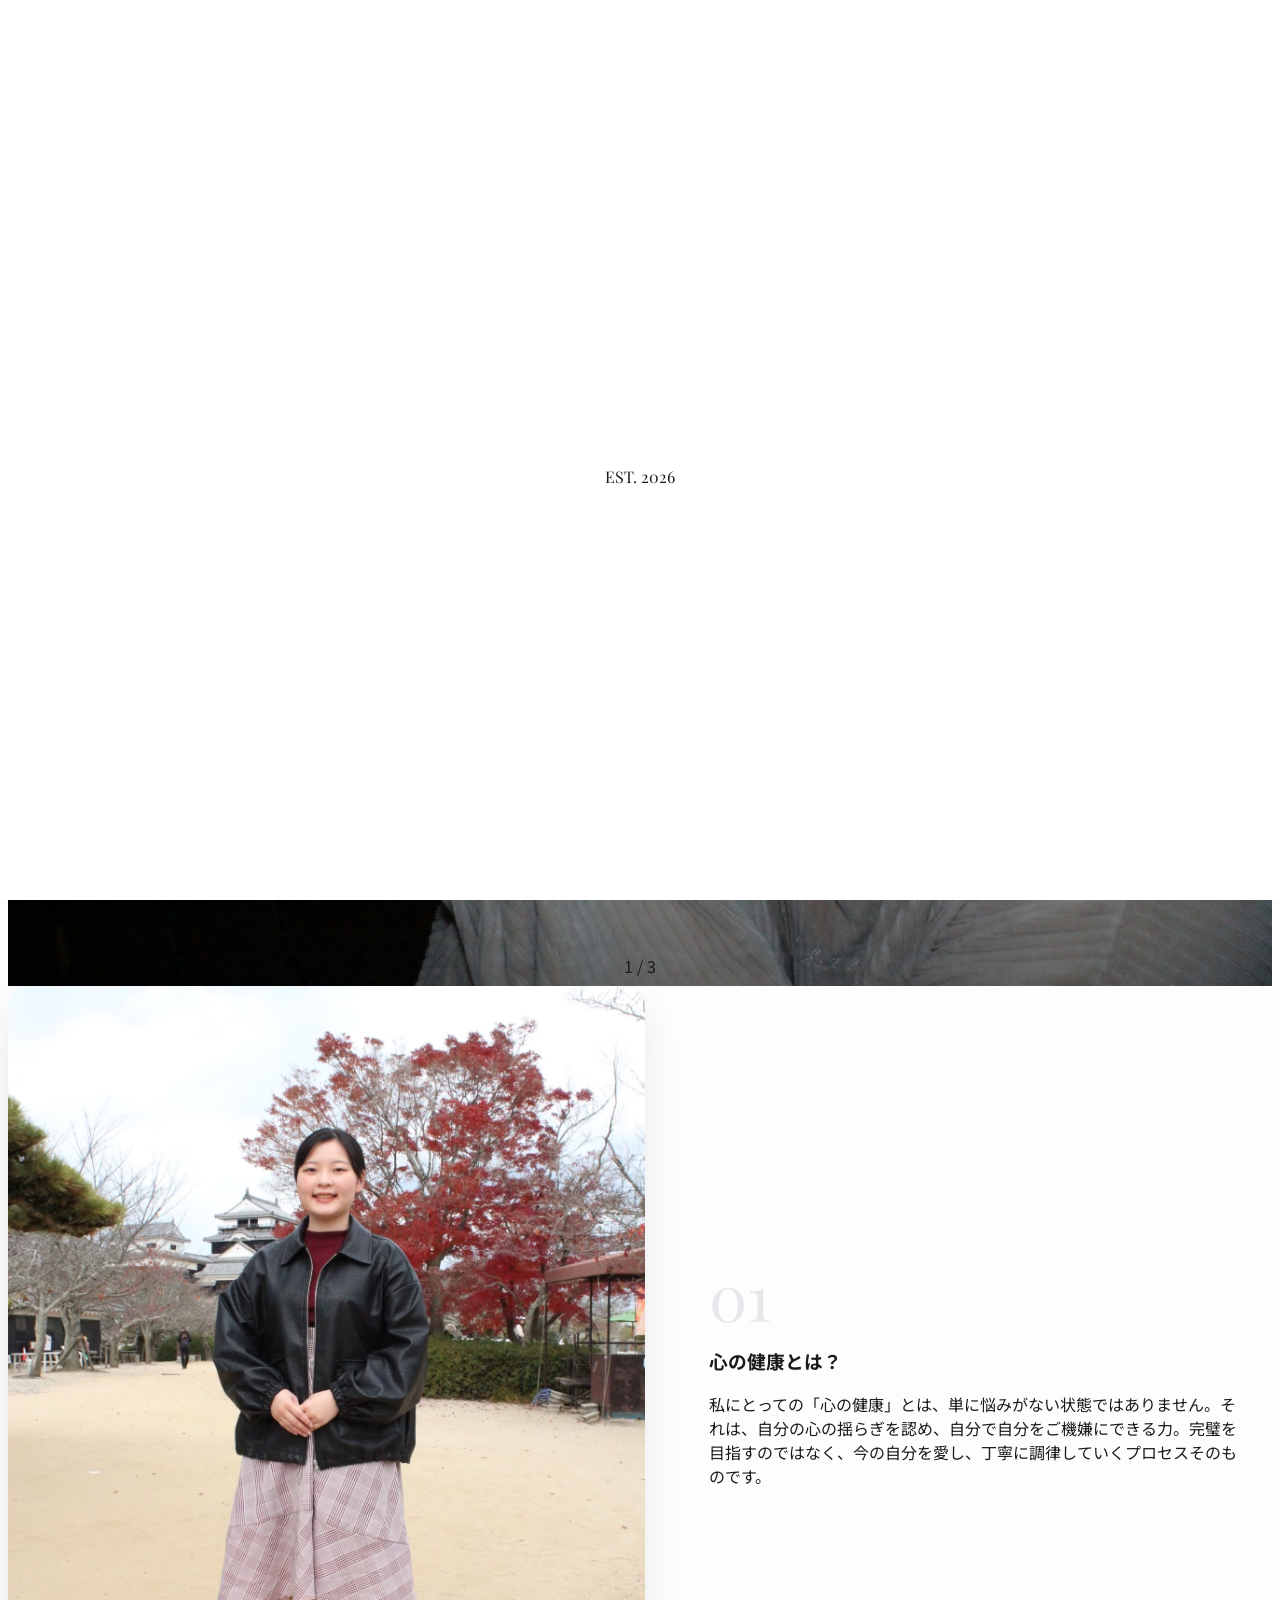
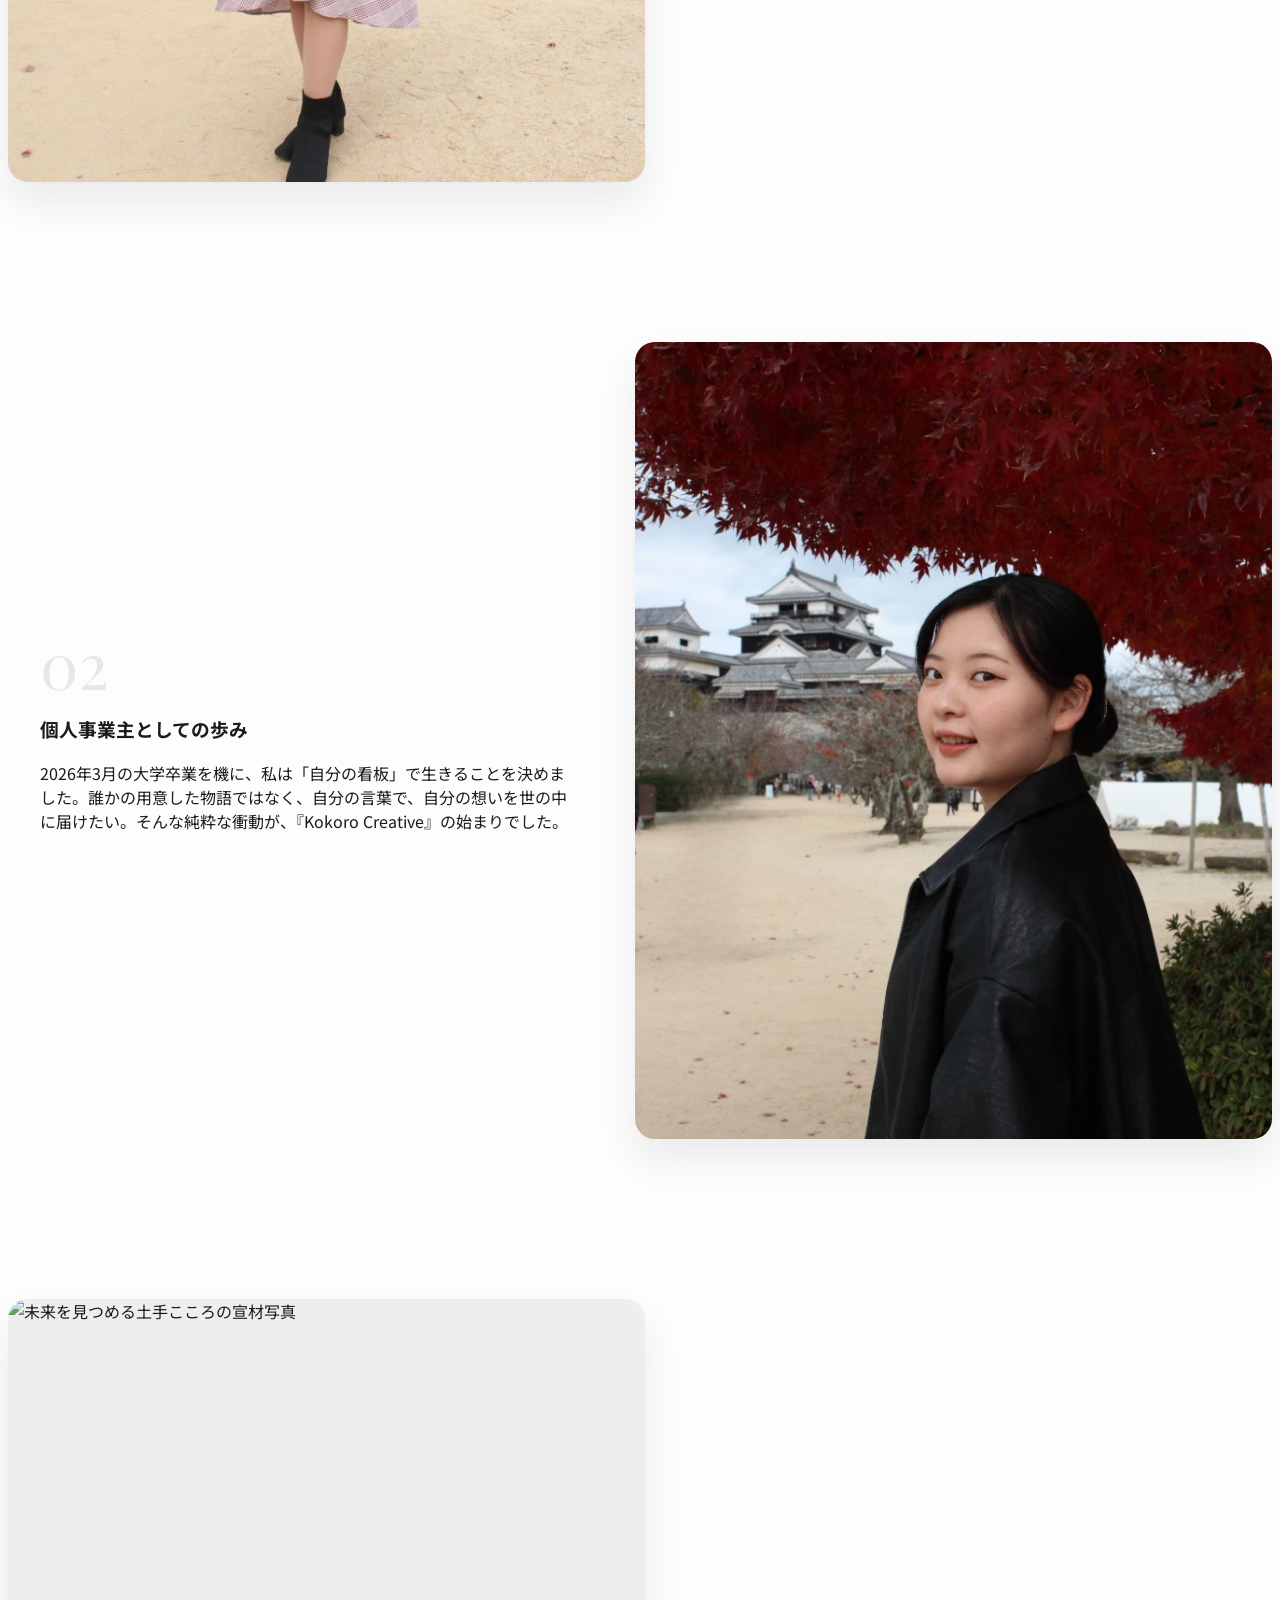
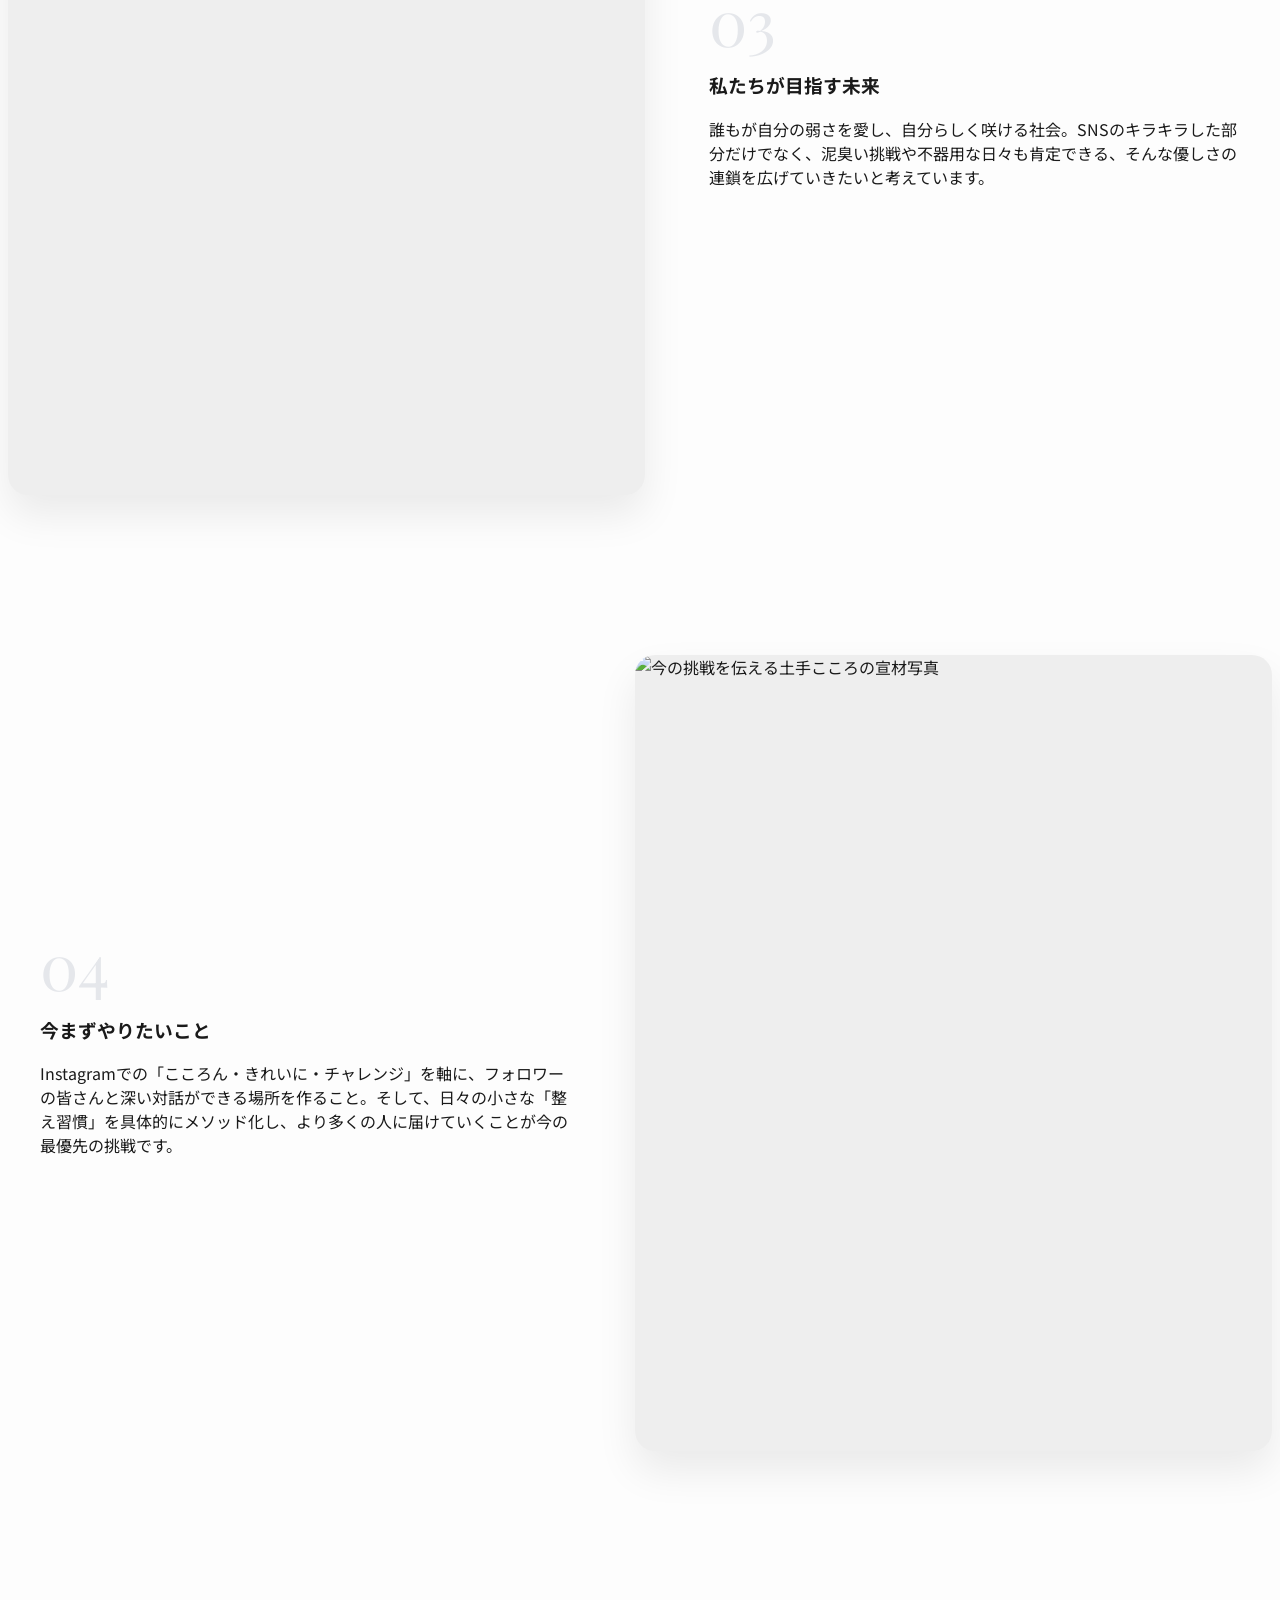
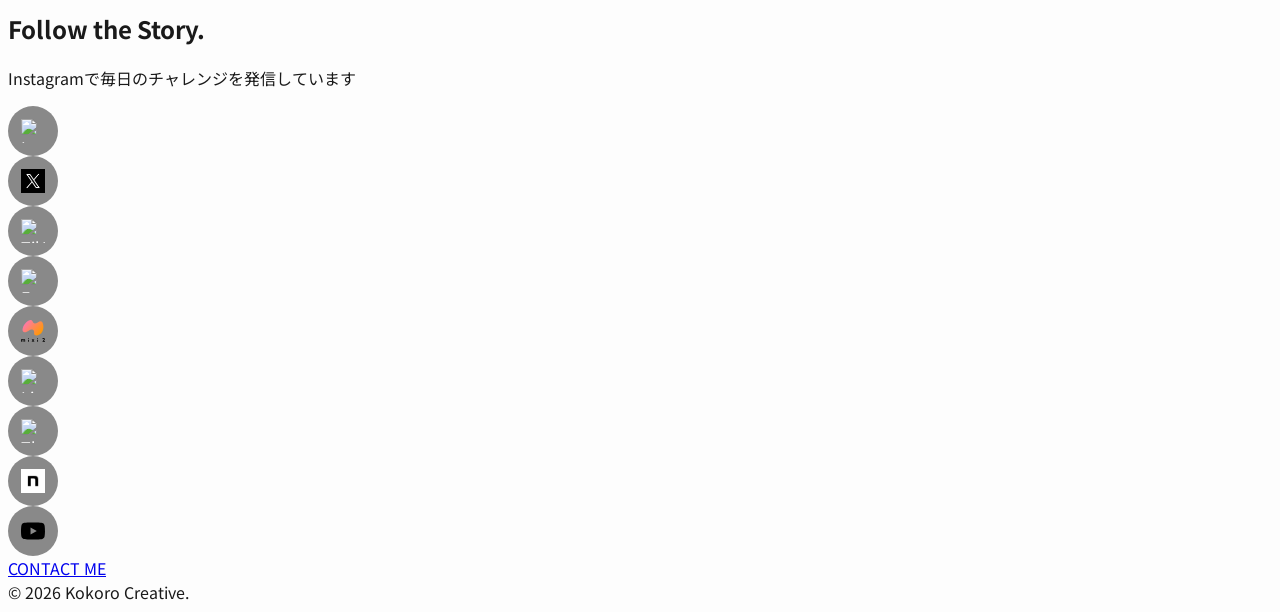
==== index.html @ 763459c0 "修正" ====
<!DOCTYPE html>
<html lang="ja">
<head>
    <meta charset="UTF-8">
    <meta name="viewport" content="width=device-width, initial-scale=1.0">
    <title>Kokoro Creative | 土手こころ Official Portfolio</title>
    <meta name="description" content="土手こころ (Dote Kokoro) のオフィシャルポートフォリオサイト『Kokoro Creative』。2026年3月より個人事業主として活動。自身の体験を通じた「心の健康」の在り方や、Instagramでの挑戦を発信しています。">
    <meta name="keywords" content="土手こころ, Kokoro Creative, 心の健康, ポートフォリオ, 個人事業主, こころん, メンタルケア">
    
    <!-- OGP -->
    <meta property="og:title" content="Kokoro Creative | 土手こころ Official Portfolio">
    <meta property="og:description" content="心の健康を、自ら創り出す。2026年3月より個人事業主として活動する土手こころのポートフォリオサイトです。">
    <meta property="og:type" content="website">
    <meta property="og:url" content="https://kokoro-creative.com">
    <meta property="og:image" content="https://kokoro-creative.com/img/h1.JPG">
    <meta property="og:site_name" content="Kokoro Creative">
    <meta property="og:locale" content="ja_JP">

    <!-- Twitter Card -->
    <meta name="twitter:card" content="summary_large_image">
    <meta name="twitter:title" content="Kokoro Creative | 土手こころ">
    <meta name="twitter:description" content="心の健康を、自ら創り出す。土手こころのオフィシャルサイト。">
    <meta name="twitter:image" content="https://kokoro-creative.com/img/h1.JPG">

    <!-- Canonical -->
    <link rel="canonical" href="https://kokoro-creative.com">

    <!-- Structured Data (JSON-LD) -->
    <script type="application/ld+json">
    {
      "@context": "https://schema.org",
      "@type": "Person",
      "name": "土手こころ",
      "url": "https://kokoro-creative.com",
      "jobTitle": "個人事業主 / クリエイター",
      "description": "「心の健康」をテーマに、Instagram等で自身の体験を発信する個人事業主。",
      "sameAs": [
        "https://www.instagram.com/kokoron_kirei_challenge",
        "https://x.com/5560x_xkx?s=21",
        "https://www.threads.com/@kokoron_kirei_challenge?igshid=NTc4MTIwNjQ2YQ=="
      ]
    }
    </script>

    <script src="https://cdn.tailwindcss.com"></script>
    <link rel="stylesheet" href="https://cdn.jsdelivr.net/npm/swiper@11/swiper-bundle.min.css" />
    <link rel="preconnect" href="https://fonts.googleapis.com">
    <link rel="preconnect" href="https://fonts.gstatic.com" crossorigin>
    <link href="https://fonts.googleapis.com/css2?family=Noto+Sans+JP:wght@300;400;700&family=Playfair+Display:ital,wght@0,400;0,900;1,700&display=swap" rel="stylesheet">
    <link rel="stylesheet" href="styel.css">
</head>
<body>

    <!-- Splash Screen -->
    <div id="splash">
        <div class="splash-inner">
            <div class="splash-title uppercase">Kokoro Creative</div>
            <p class="text-xs tracking-[0.8em] text-gray-400 mt-4">EST. 2026</p>
        </div>
    </div>

    <!-- Marquee Background (最適化したタイポグラフィ) -->
    <div class="marquee-container">
        <div class="marquee-content">
            <div class="vertical-text">KOKOROCREATIVE</div>
            <div class="vertical-text">KOKOROCREATIVE</div>
            <div class="vertical-text">KOKOROCREATIVE</div>
            <div class="vertical-text">KOKOROCREATIVE</div>
            <div class="vertical-text">KOKOROCREATIVE</div>
            <div class="vertical-text">KOKOROCREATIVE</div>
            <!-- Loop -->
            <div class="vertical-text">KOKOROCREATIVE</div>
            <div class="vertical-text">KOKOROCREATIVE</div>
            <div class="vertical-text">KOKOROCREATIVE</div>
            <div class="vertical-text">KOKOROCREATIVE</div>
            <div class="vertical-text">KOKOROCREATIVE</div>
            <div class="vertical-text">KOKOROCREATIVE</div>
        </div>
    </div>

    <!-- Header Navigation -->
    <header class="fixed top-0 left-0 w-full z-50 p-8 flex justify-between items-center mix-blend-difference text-white">
        <h1 class="font-bold tracking-widest uppercase text-lg">Kokoro Creative</h1>
        
        <!-- Desktop Nav -->
        <nav class="hidden md:flex gap-10 text-xs font-bold uppercase tracking-widest">
            <a href="index.html#concept-1" class="hover:opacity-50">Health</a>
            <a href="index.html#concept-2" class="hover:opacity-50">Origin</a>
            <a href="index.html#concept-3" class="hover:opacity-50">Future</a>
            <a href="index.html#concept-4" class="hover:opacity-50">Now</a>
            <a href="contact.html" class="hover:opacity-50">Contact</a>
        </nav>

        <!-- Mobile Hamburger -->
        <div class="hamburger md:hidden" id="hamburger">
            <span></span>
            <span></span>
            <span></span>
        </div>
    </header>

    <!-- Overlay Menu -->
    <div class="menu-overlay" id="menuOverlay">
        <nav class="menu-nav">
            <a href="#concept-1" class="menu-link">Health</a>
            <a href="#concept-2" class="menu-link">Origin</a>
            <a href="#concept-3" class="menu-link">Future</a>
            <a href="#concept-4" class="menu-link">Now</a>
            <a href="contact.html" class="menu-link">Contact</a>
        </nav>
    </div>

    <!-- Hero Swiper (山人-oga-風) -->
    <section>
        <div class="swiper main-swiper">
            <div class="swiper-wrapper">
                <div class="swiper-slide">
                    <img src="img/h1.JPG" alt="土手こころ 宣材写真 - Deliver the Heart.">
                    <div class="hero-overlay"></div>
                    <div class="hero-text">
                        <h2 class="text-5xl md:text-8xl font-black italic mb-4">Deliver the Heart.</h2>
                        <p class="tracking-[0.3em] uppercase text-sm">想いをとどける。</p>
                    </div>
                </div>
                <div class="swiper-slide">
                    <img src="img/h2.JPG" alt="土手こころ 宣材写真 - Create Your Heart.">
                    <div class="hero-overlay"></div>
                    <div class="hero-text">
                        <h2 class="text-5xl md:text-8xl font-black italic mb-4">Create Your Heart.</h2>
                        <p class="tracking-[0.3em] uppercase text-sm">心の健康を、自ら創り出す。</p>
                    </div>
                </div>
                <div class="swiper-slide">
                    <img src="img/h3.jpg" alt="土手こころ 宣材写真 - Craft the Words.">
                    <div class="hero-overlay"></div>
                    <div class="hero-text">
                        <h2 class="text-5xl md:text-8xl font-black italic mb-4">Craft the Words.</h2>
                        <p class="tracking-[0.3em] uppercase text-sm">ことばを紡ぐ。</p>
                    </div>
                </div>
            </div>
            <div class="swiper-pagination !left-10 !text-left !w-auto !bottom-10"></div>
        </div>
    </section>

    <!-- Main Content Grid -->
    <main class="max-w-6xl mx-auto px-6 py-40">
        
        <!-- Section 1: 心の健康 -->
        <section id="concept-1" class="content-card reveal">
            <div class="card-image">
                <img src="img/m1.JPG" alt="「心の健康」をイメージした土手こころの宣材写真">
            </div>
            <div class="card-body">
                <div class="section-num">01</div>
                <h3 class="text-3xl font-bold mb-6">心の健康とは？</h3>
                <p class="leading-relaxed text-gray-600">
                    私にとっての「心の健康」とは、単に悩みがない状態ではありません。それは、自分の心の揺らぎを認め、自分で自分をご機嫌にできる力。完璧を目指すのではなく、今の自分を愛し、丁寧に調律していくプロセスそのものです。
                </p>
            </div>
        </section>

        <!-- Section 2: 事業のきっかけ -->
        <section id="concept-2" class="content-card reverse reveal">
            <div class="card-image">
                <img src="./img/m2.jpg" alt="事業への想いを表現した土手こころの宣材写真">
            </div>
            <div class="card-body">
                <div class="section-num">02</div>
                <h3 class="text-3xl font-bold mb-6">個人事業主としての歩み</h3>
                <p class="leading-relaxed text-gray-600">
                    2026年3月の大学卒業を機に、私は「自分の看板」で生きることを決めました。誰かの用意した物語ではなく、自分の言葉で、自分の想いを世の中に届けたい。そんな純粋な衝動が、『Kokoro Creative』の始まりでした。
                </p>
            </div>
        </section>

        <!-- Section 3: 目指す未来 -->
        <section id="concept-3" class="content-card reveal">
            <div class="card-image">
                <img src="img/m3.jpg" alt="未来を見つめる土手こころの宣材写真">
            </div>
            <div class="card-body">
                <div class="section-num">03</div>
                <h3 class="text-3xl font-bold mb-6">私たちが目指す未来</h3>
                <p class="leading-relaxed text-gray-600">
                    誰もが自分の弱さを愛し、自分らしく咲ける社会。SNSのキラキラした部分だけでなく、泥臭い挑戦や不器用な日々も肯定できる、そんな優しさの連鎖を広げていきたいと考えています。
                </p>
            </div>
        </section>

        <!-- Section 4: 今、やりたいこと -->
        <section id="concept-4" class="content-card reverse reveal">
            <div class="card-image">
                <img src="img/m4.jpg" alt="今の挑戦を伝える土手こころの宣材写真">
            </div>
            <div class="card-body">
                <div class="section-num">04</div>
                <h3 class="text-3xl font-bold mb-6">今まずやりたいこと</h3>
                <p class="leading-relaxed text-gray-600">
                    Instagramでの「こころん・きれいに・チャレンジ」を軸に、フォロワーの皆さんと深い対話ができる場所を作ること。そして、日々の小さな「整え習慣」を具体的にメソッド化し、より多くの人に届けていくことが今の最優先の挑戦です。
                </p>
            </div>
        </section>

        <!-- Final CTA -->
        <section class="text-center py-20 bg-gray-50 rounded-[60px] reveal">
            <h2 class="text-4xl font-bold mb-8">Follow the Story.</h2>
            <p class="mb-10 text-gray-500">Instagramで毎日のチャレンジを発信しています</p>
            <div class="flex flex-wrap justify-center gap-6 mt-12">
                <a href="https://www.instagram.com/kokoron_kirei_challenge" target="_blank" class="social-icon-link" title="Instagram">
                    <img src="img/instagram.svg" alt="Instagram">
                </a>
                <a href="https://x.com/5560x_xkx?s=21" target="_blank" class="social-icon-link" title="X">
                    <img src="img/X.avif" alt="X">
                </a>
                <a href="https://www.tiktok.com/@5560wqpxwa2?_r=1&_t=ZS-94ti4ayaJhn" target="_blank" class="social-icon-link" title="TikTok">
                    <img src="img/tik-tok.svg" alt="TikTok">
                </a>
                <a href="https://www.facebook.com/share/1EKw6DEZLX/?mibextid=wwXIf" target="_blank" class="social-icon-link" title="Facebook">
                    <img src="img/facebook.svg" alt="Facebook">
                </a>
                <a href="https://mixi.social/@kokoron_mixi2" target="_blank" class="social-icon-link" title="mixi">
                    <img src="img/mixi.svg" alt="mixi">
                </a>
                <a href="https://www.linkedin.com/in/%E3%81%93%E3%81%93%E3%82%8D-%E5%9C%9F%E6%89%8B-4a7307370?utm_source=share&utm_campaign=share_via&utm_content=profile&utm_medium=ios_app" target="_blank" class="social-icon-link" title="LinkedIn">
                    <img src="img/linkedin.svg" alt="LinkedIn">
                </a>
                <a href="https://www.threads.com/@kokoron_kirei_challenge?igshid=NTc4MTIwNjQ2YQ==" class="social-icon-link" title="Threads">
                    <img src="img/threads.svg" alt="Threads">
                </a>
                <a href="https://note.com/super_toad7691" class="social-icon-link" title="note">
                    <img src="img/note.png" alt="note">
                </a>
                <a href="https://www.youtube.com/@kokoron_tube" class="social-icon-link" title="YouTube">
                    <img src="img/youtube.svg" alt="YouTube">
                </a>
            </div>
            
            <div class="mt-16">
                <a href="contact.html" class="inline-block bg-black text-white px-10 py-4 rounded-full font-bold hover:scale-105 transition-transform tracking-widest text-xs">
                    CONTACT ME
                </a>
            </div>
        </section>

    </main>

    <footer class="py-20 text-center text-gray-400 text-xs tracking-widest uppercase">
        &copy; 2026 Kokoro Creative.
    </footer>

    <!-- Scripts -->
    <script src="https://cdn.jsdelivr.net/npm/swiper@11/swiper-bundle.min.js"></script>
    <script>
        // Splash dismissal
        window.addEventListener('load', () => {
            setTimeout(() => {
                document.getElementById('splash').classList.add('loaded');
                document.body.style.overflow = 'auto';
            }, 2200);
        });

        // Initialize Swiper
        const swiper = new Swiper(".main-swiper", {
            loop: true,
            speed: 2000,
            effect: 'fade',
            autoplay: { delay: 5000, disableOnInteraction: false },
            pagination: {
                el: ".swiper-pagination",
                type: "fraction",
            },
        });

        // Scroll Reveal (Intersection Observer)
        const revealCallback = (entries, observer) => {
            entries.forEach(entry => {
                if (entry.isIntersecting) {
                    entry.target.classList.add('active');
                }
            });
        };
        const revealObserver = new IntersectionObserver(revealCallback, { threshold: 0.2 });
        document.querySelectorAll('.reveal').forEach(el => revealObserver.observe(el));

        // Hamburger Toggle
        const hamburger = document.getElementById('hamburger');
        const menuOverlay = document.getElementById('menuOverlay');
        const menuLinks = document.querySelectorAll('.menu-link');

        hamburger.addEventListener('click', () => {
            hamburger.classList.toggle('active');
            menuOverlay.classList.toggle('active');
            if (menuOverlay.classList.contains('active')) {
                document.body.style.overflow = 'hidden';
            } else {
                document.body.style.overflow = 'auto';
            }
        });

        menuLinks.forEach(link => {
            link.addEventListener('click', () => {
                hamburger.classList.remove('active');
                menuOverlay.classList.remove('active');
                document.body.style.overflow = 'auto';
            });
        });

        // Smooth Scroll
        document.querySelectorAll('a[href^="#"]').forEach(anchor => {
            anchor.addEventListener('click', function (e) {
                e.preventDefault();
                document.querySelector(this.getAttribute('href')).scrollIntoView({
                    behavior: 'smooth'
                });
            });
        });
    </script>
</body>
</html>
---- styel.css ----
:root {
--bg-color: #fdfdfd;
--text-main: #1a1a1a;
--accent-soft: #e5e7eb;
}

body {
font-family: 'Noto Sans JP', sans-serif;
background-color: var(--bg-color);
color: var(--text-main);
overflow-x: hidden;
}

/* Loading Splash (山人-oga-風) */
#splash {
position: fixed;
inset: 0;
z-index: 10000;
background: #fff;
display: flex;
justify-content: center;
align-items: center;
transition: clip-path 1.2s cubic-bezier(0.8, 0, 0.2, 1);
clip-path: inset(0 0 0 0);
}
#splash.loaded {
clip-path: inset(0 0 100% 0);
pointer-events: none;
}
.splash-inner {
text-align: center;
font-family: 'Playfair Display', serif;
}
.splash-title {
font-size: 2.5rem;
letter-spacing: 0.4em;
opacity: 0;
transform: translateY(20px);
animation: splashIn 2s forwards ease-out;
}
@keyframes splashIn {
50% { opacity: 1; transform: translateY(0); }
100% { opacity: 0; transform: translateY(-10px); }
}

/* 横スライド縦書き背景 (GANYMEDE風：文字サイズと間隔を最適化) */
.marquee-container {
position: fixed;
top: 0;
left: 0;
width: 100%;
height: 100vh;
z-index: -1;
overflow: hidden;
pointer-events: none;
display: flex;
align-items: center;
}
.marquee-content {
display: flex;
white-space: nowrap;
animation: marqueeHorizontal 80s linear infinite;
}
.vertical-text {
writing-mode: vertical-rl;
text-orientation: upright;
font-family: 'Playfair Display', serif;
/* サイズを小さくし、文字間を少し開けて視認性を向上 */
font-size: clamp(6rem, 12vw, 10rem); 
font-weight: 900;
color: rgba(0, 0, 0, 0.025);
padding: 0 8vw; /* ブロック間の余白を広めに */
letter-spacing: -0.5em; /* 文字同士の間隔を調整 */
text-transform: uppercase;
}
@keyframes marqueeHorizontal {
0% { transform: translateX(0); }
100% { transform: translateX(-50%); }
}

/* Swiper / Hero */
.main-swiper {
width: 100%;
height: 95vh;
}
.swiper-slide {
position: relative;
overflow: hidden;
}
.swiper-slide img {
width: 100%;
height: 100%;
object-fit: cover;
transition: transform 10s ease-out;
}
.swiper-slide-active img {
transform: scale(1.1);
}
.hero-overlay {
position: absolute;
inset: 0;
background: linear-gradient(0deg, rgba(0,0,0,0.4) 0%, rgba(0,0,0,0) 50%);
}
.hero-text {
position: absolute;
bottom: 15%;
left: 10%;
color: white;
z-index: 10;
}

/* Layout Sections */
.content-card {
display: flex;
flex-direction: column;
gap: 2rem;
margin-bottom: 10rem;
}
@media (min-width: 768px) {
.content-card {
    flex-direction: row;
    align-items: center;
}
.content-card.reverse {
    flex-direction: row-reverse;
}
}

.card-image {
flex: 1.2;
overflow: hidden;
border-radius: 20px;
box-shadow: 0 20px 40px rgba(0,0,0,0.08);
aspect-ratio: 4/5;
background: #eee;
}
.card-image img {
width: 100%;
height: 100%;
object-fit: cover;
transition: transform 0.6s cubic-bezier(0.165, 0.84, 0.44, 1);
}
.card-image:hover img {
transform: scale(1.05);
}

.card-body {
flex: 1;
padding: 2rem;
z-index: 2;
}

.reveal {
opacity: 0;
transform: translateY(40px);
transition: all 1s cubic-bezier(0.215, 0.61, 0.355, 1);
}
.reveal.active {
opacity: 1;
transform: translateY(0);
}

.section-num {
font-family: 'Playfair Display', serif;
font-size: 4rem;
color: var(--accent-soft);
line-height: 1;
margin-bottom: 1rem;
}

/* Instagram Button */
.btn-insta {
background: #1a1a1a;
color: white;
padding: 1.2rem 2.5rem;
border-radius: 100px;
display: inline-flex;
align-items: center;
gap: 0.8rem;
font-weight: 700;
letter-spacing: 0.1em;
transition: all 0.3s;
}
.btn-insta:hover {
background: #000;
transform: scale(1.05);
box-shadow: 0 10px 30px rgba(0,0,0,0.2);
}

/* Social Icons */
.social-icon-link {
background: #898989;
color: white;
width: 50px;
height: 50px;
border-radius: 50%;
display: flex;
align-items: center;
justify-content: center;
transition: all 0.3s cubic-bezier(0.175, 0.885, 0.32, 1.275);
}
.social-icon-link:hover {
background: #000;
transform: scale(1.2) translateY(-5px);
box-shadow: 0 10px 20px rgba(0,0,0,0.15);
}
.social-icon-link svg,
.social-icon-link img {
width: 24px;
height: 24px;
object-fit: contain;
}

/* Custom Scrollbar */
::-webkit-scrollbar { width: 6px; }
::-webkit-scrollbar-track { background: #f1f1f1; }
::-webkit-scrollbar-thumb { background: #ccc; border-radius: 10px; }

/* Contact Form & Card Section */
.form-input {
    width: 100%;
    background: transparent;
    border: none;
    border-bottom: 1px solid #ddd;
    padding: 1.5rem 0.5rem 0.5rem;
    font-size: 1.1rem;
    transition: border-color 0.4s;
    outline: none;
}
.form-input:focus {
    border-color: #000;
}
.form-label {
    position: absolute;
    top: 1.5rem;
    left: 0.5rem;
    color: #999;
    font-size: 0.9rem;
    transition: all 0.4s cubic-bezier(0.215, 0.61, 0.355, 1);
    pointer-events: none;
    text-transform: uppercase;
    letter-spacing: 0.1em;
}
.form-input:focus + .form-label,
.form-input:not(:placeholder-shown) + .form-label {
    top: 0;
    font-size: 0.7rem;
    color: #000;
    font-weight: 700;
}

.family-serif {
    font-family: 'Playfair Display', serif;
}

/* Specific Card Layout fix */
@media (min-width: 768px) {
    .bg-white.p-12.rounded-\[40px\] {
        flex-direction: row;
    }
}

/* Hamburger Menu Button */
.hamburger {
    display: flex;
    flex-direction: column;
    justify-content: space-between;
    width: 30px;
    height: 18px;
    cursor: pointer;
    z-index: 10001; /* Above everything */
    transition: all 0.3s ease;
}
.hamburger span {
    display: block;
    width: 100%;
    height: 2px;
    background-color: #fff; /* White by default (mixed blend difference will handle it) */
    transition: all 0.4s cubic-bezier(0.19, 1, 0.22, 1);
}
.hamburger.active span:nth-child(1) { transform: translateY(8px) rotate(45deg); }
.hamburger.active span:nth-child(2) { opacity: 0; transform: translateX(10px); }
.hamburger.active span:nth-child(3) { transform: translateY(-8px) rotate(-45deg); }

/* Overlay Menu */
.menu-overlay {
    position: fixed;
    inset: 0;
    z-index: 10000;
    background: #000;
    display: flex;
    justify-content: center;
    align-items: center;
    clip-path: circle(0% at 90% 5%);
    transition: clip-path 0.8s cubic-bezier(0.8, 0, 0.2, 1);
    pointer-events: none;
}
.menu-overlay.active {
    clip-path: circle(150% at 90% 5%);
    pointer-events: auto;
}

.menu-nav {
    text-align: center;
}
.menu-nav a {
    display: block;
    font-size: 3rem;
    font-weight: 700;
    color: #fff;
    font-family: 'Playfair Display', serif;
    padding: 1rem 0;
    opacity: 0;
    transform: translateY(30px);
    transition: all 0.6s cubic-bezier(0.23, 1, 0.32, 1);
    letter-spacing: 0.1em;
}
.menu-overlay.active .menu-nav a {
    opacity: 1;
    transform: translateY(0);
}

/* Stagger animation for menu links */
.menu-overlay.active .menu-nav a:nth-child(1) { transition-delay: 0.4s; }
.menu-overlay.active .menu-nav a:nth-child(2) { transition-delay: 0.5s; }
.menu-overlay.active .menu-nav a:nth-child(3) { transition-delay: 0.6s; }
.menu-overlay.active .menu-nav a:nth-child(4) { transition-delay: 0.7s; }
.menu-overlay.active .menu-nav a:nth-child(5) { transition-delay: 0.8s; }

/* Hamburger Mix-Blend Fix */
.header-container {
    mix-blend-mode: difference;
}
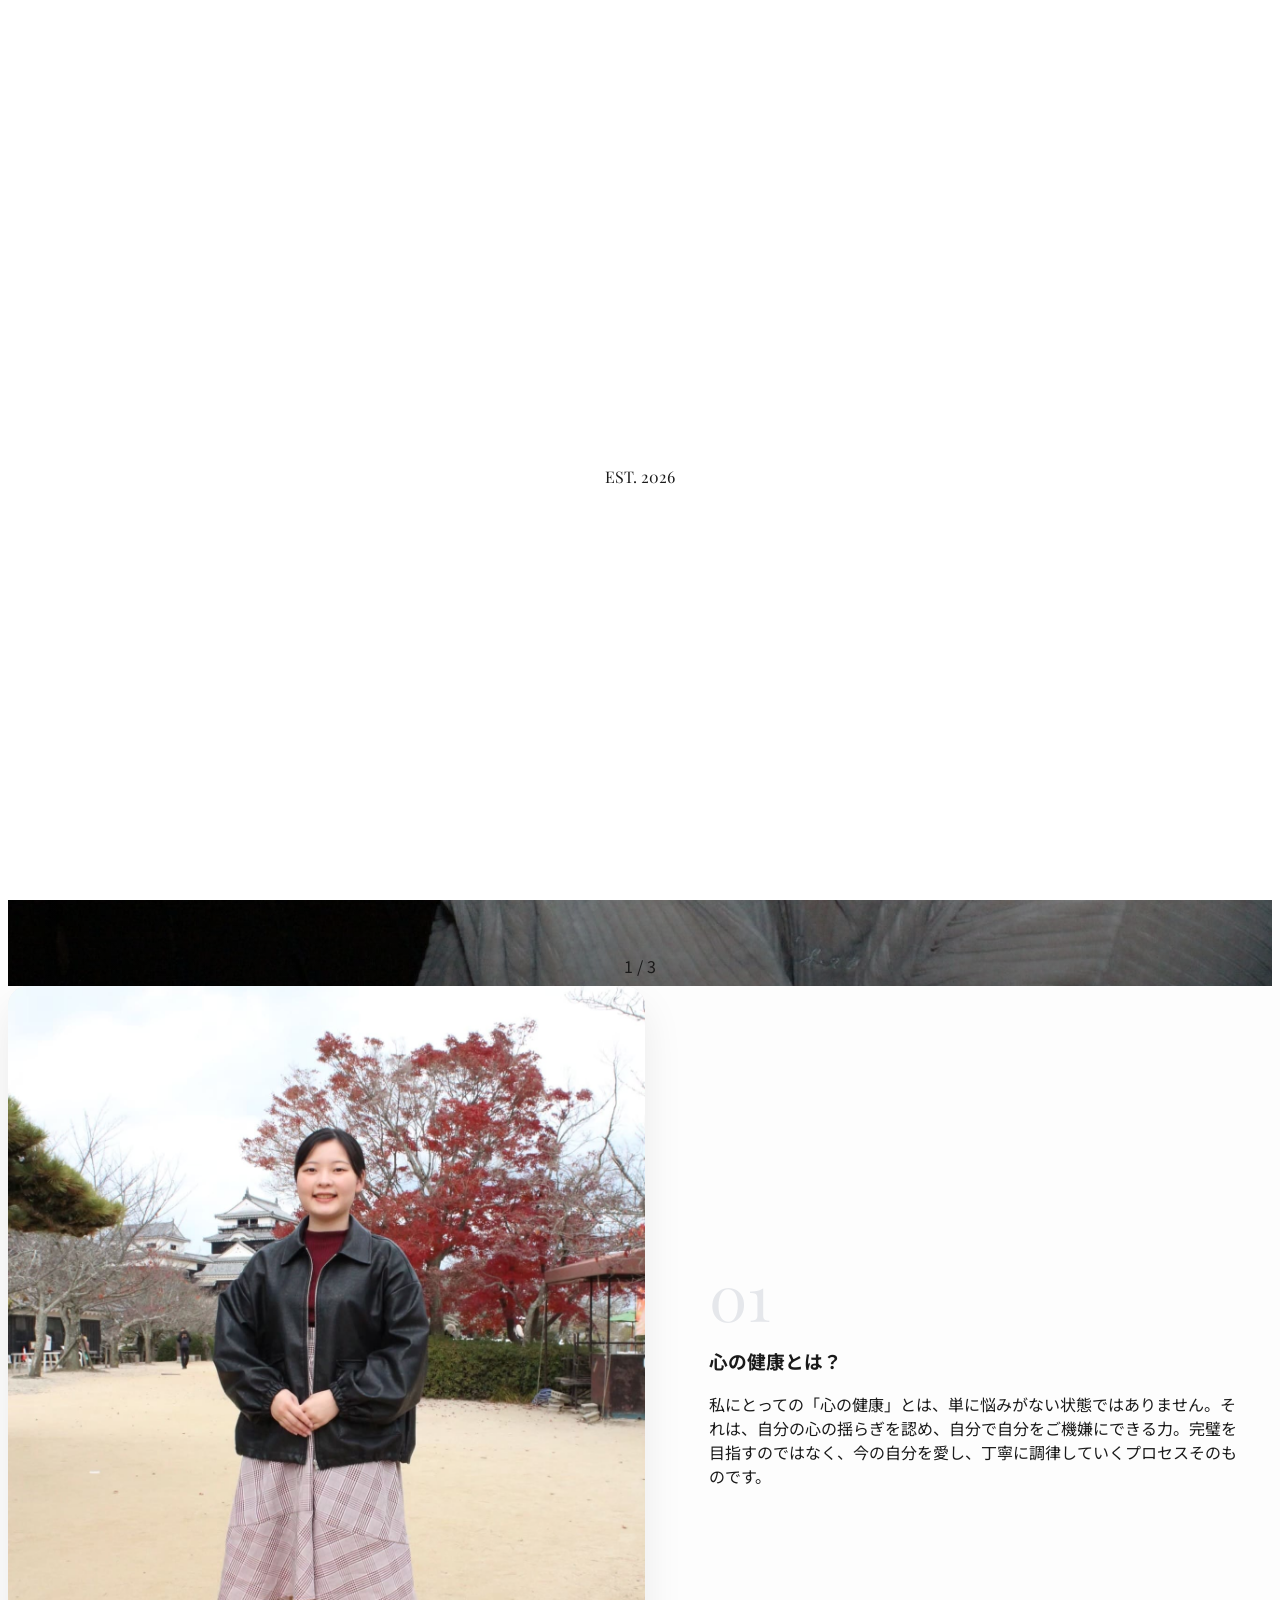
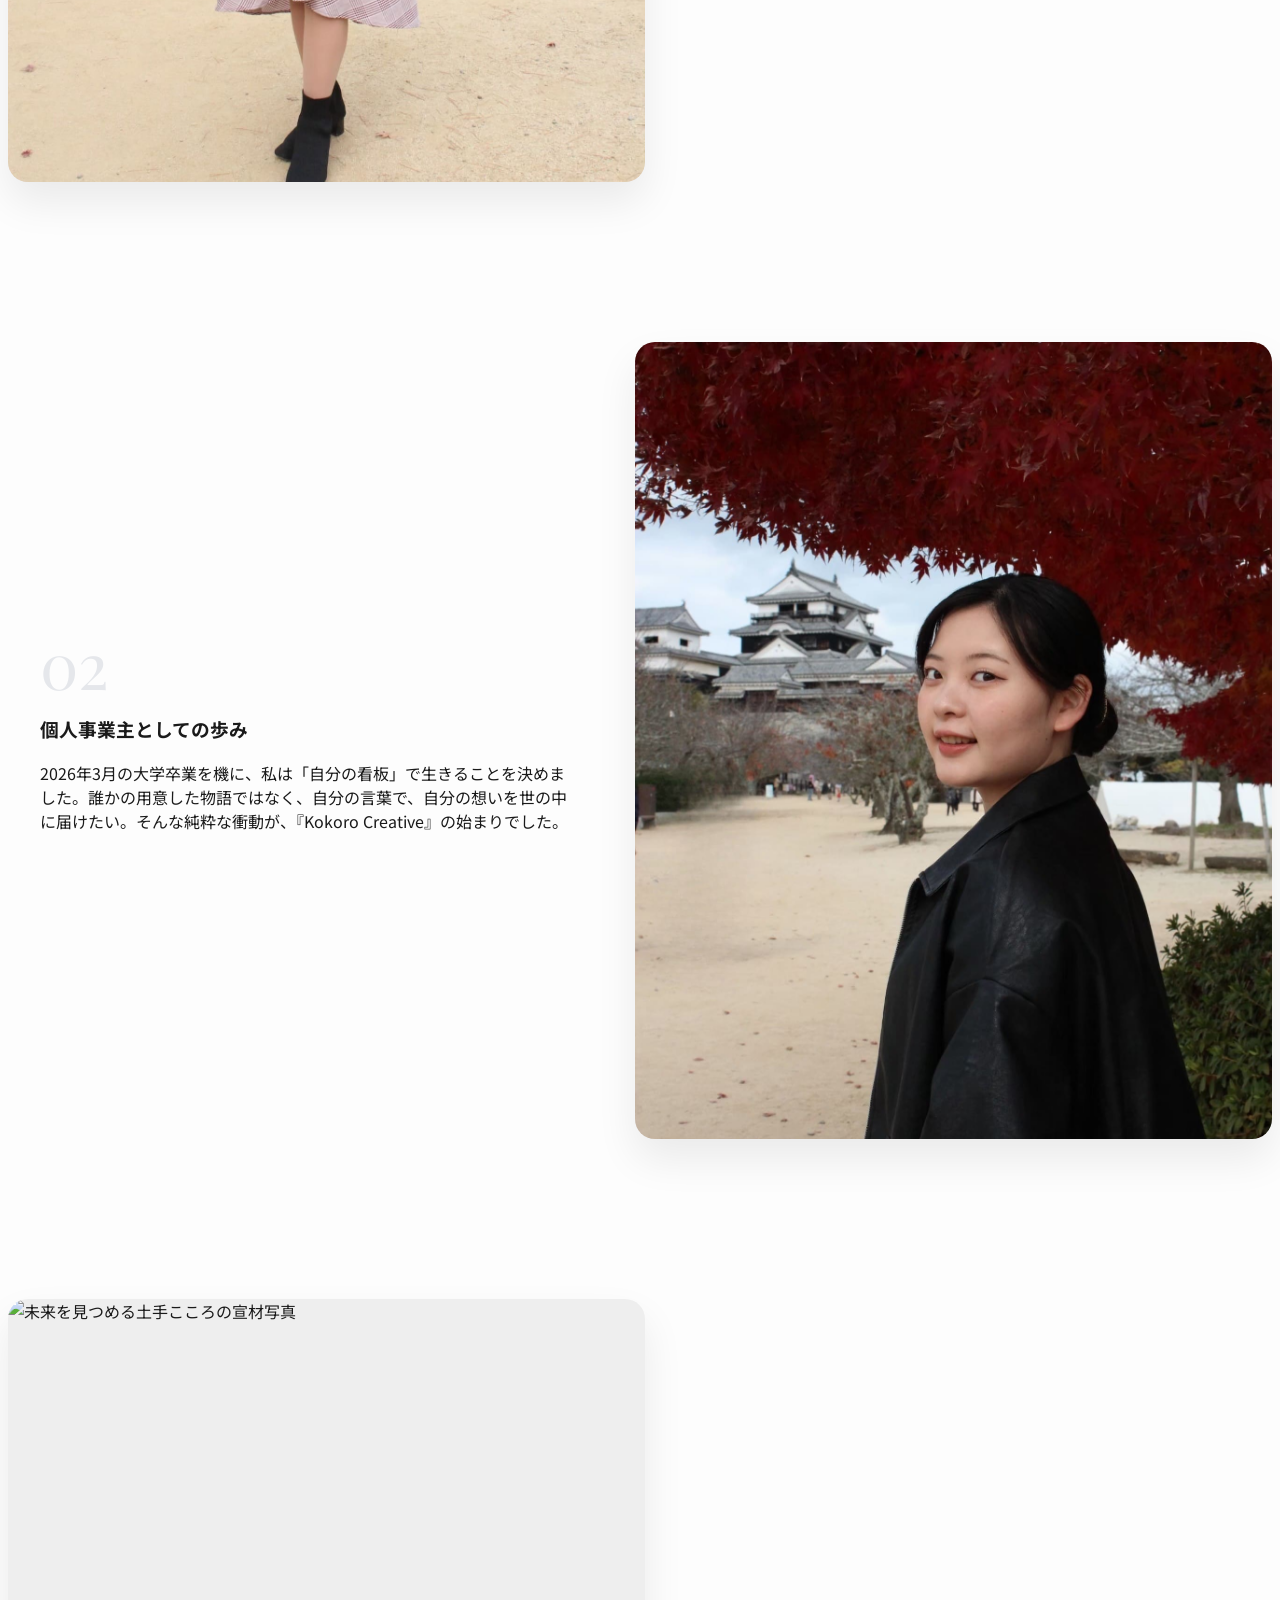
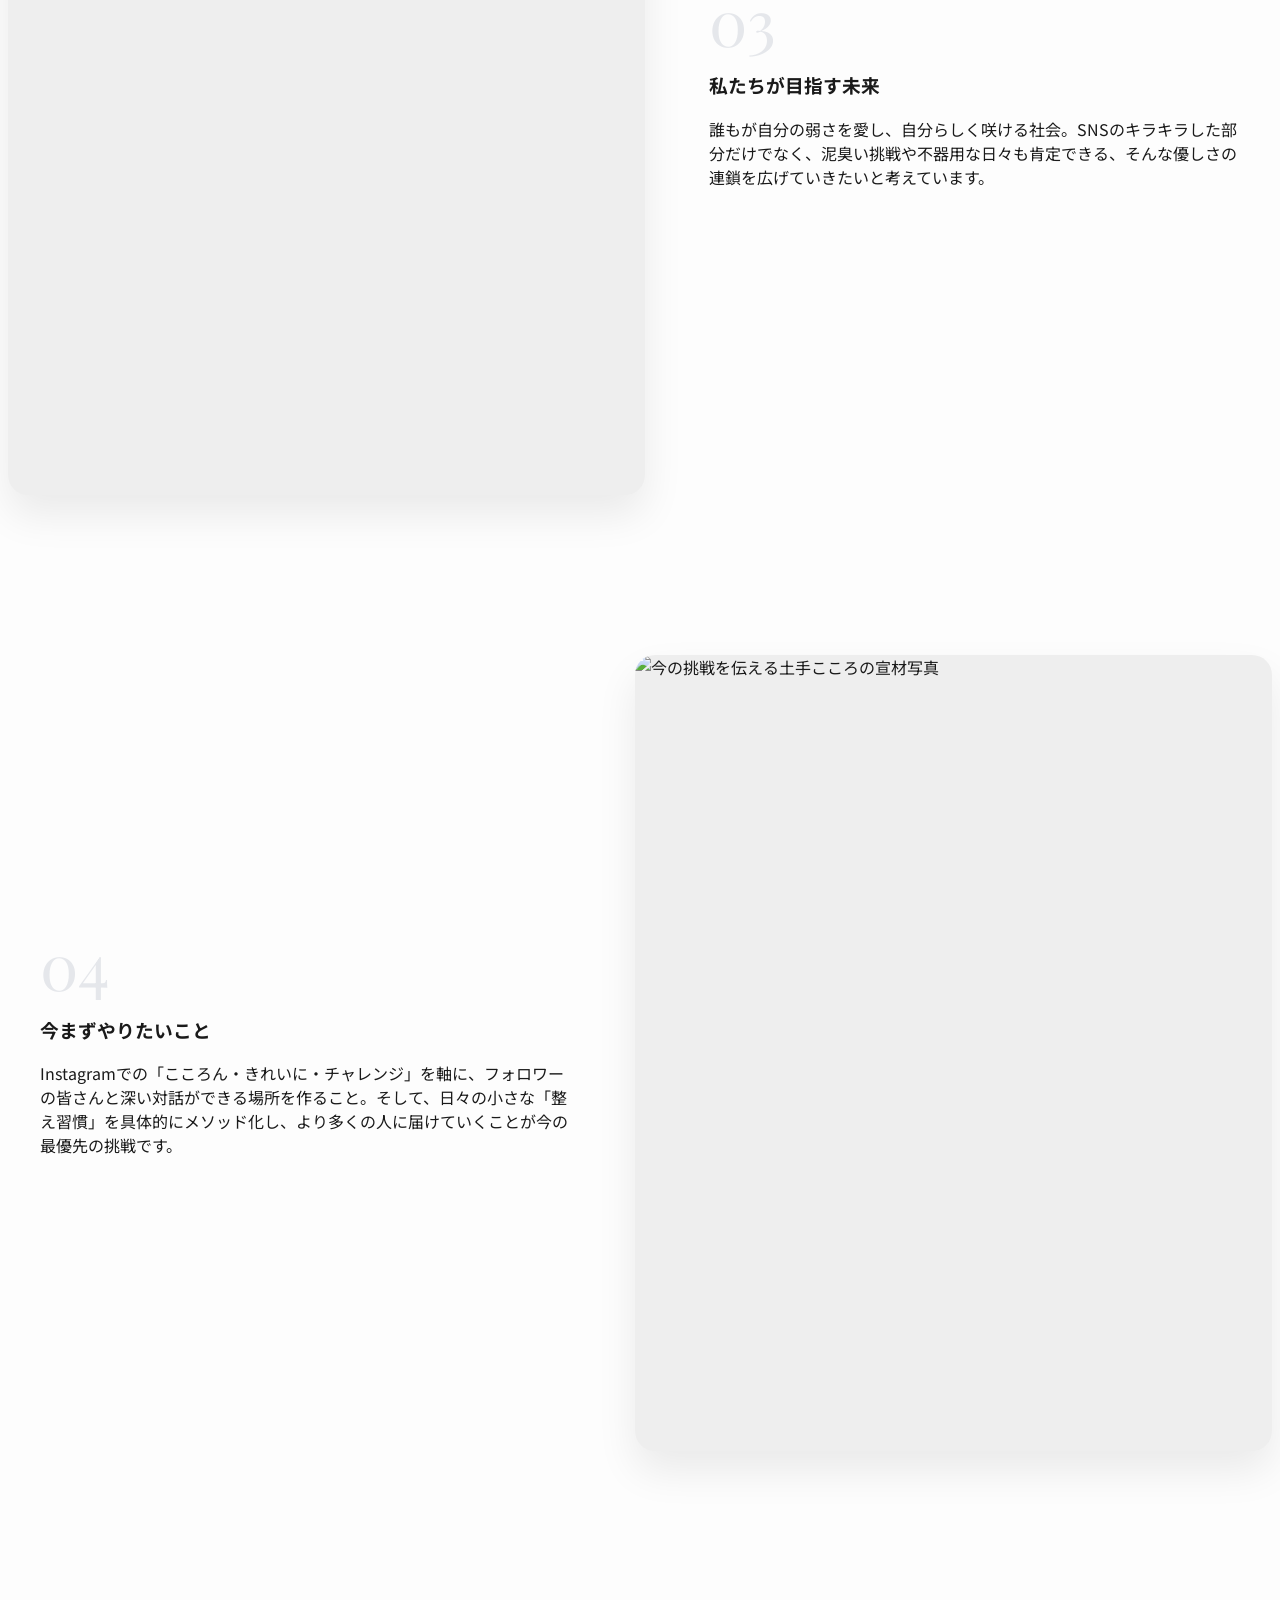
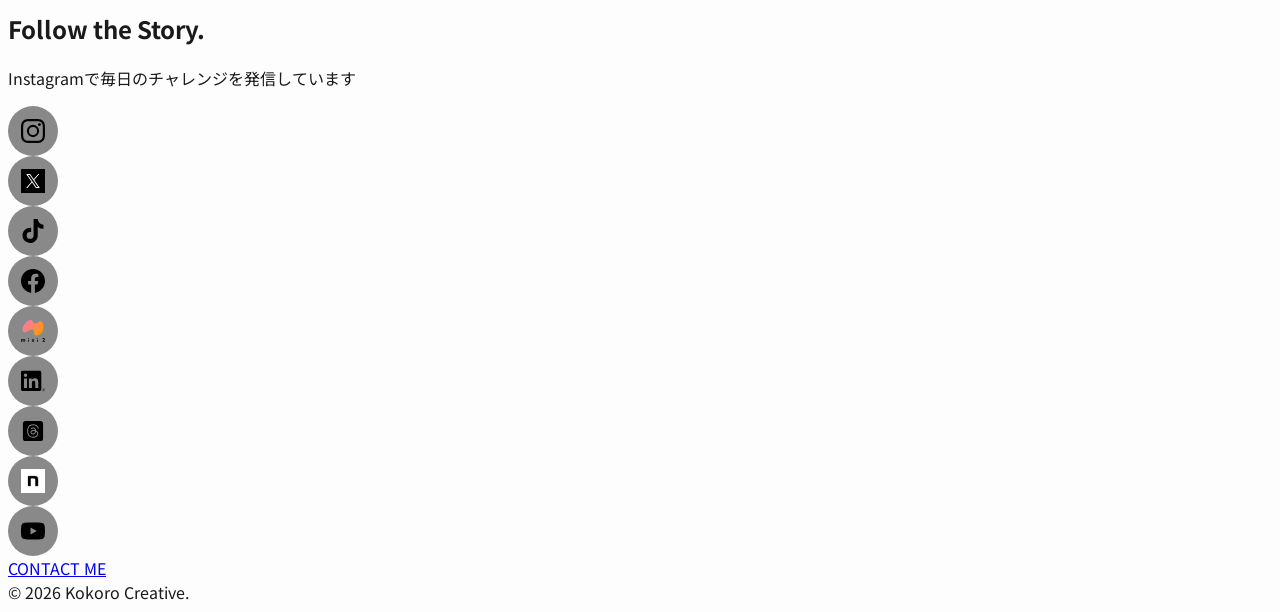
==== commit cb7839e5: "修正" ====
--- a/index.html
+++ b/index.html
@@ -131,7 +131,7 @@
                     </div>
                 </div>
                 <div class="swiper-slide">
-                    <img src="img/h3.jpg" alt="土手こころ 宣材写真 - Craft the Words.">
+                    <img src="img/S_Golf.jpg" alt="土手こころ 宣材写真 - Craft the Words.">
                     <div class="hero-overlay"></div>
                     <div class="hero-text">
                         <h2 class="text-5xl md:text-8xl font-black italic mb-4">Craft the Words.</h2>
@@ -251,6 +251,7 @@
 
     <!-- Scripts -->
     <script src="https://cdn.jsdelivr.net/npm/swiper@11/swiper-bundle.min.js"></script>
+    <script src="heart-effect.js"></script>
     <script>
         // Splash dismissal
         window.addEventListener('load', () => {
--- a/styel.css
+++ b/styel.css
@@ -9,6 +9,13 @@
 background-color: var(--bg-color);
 color: var(--text-main);
 overflow-x: hidden;
+/* Custom Heart Cursor - Chic Black & White */
+cursor: url('data:image/svg+xml;utf8,<svg xmlns="http://www.w3.org/2000/svg" width="24" height="24" viewBox="0 0 24 24" fill="black" stroke="white" stroke-width="1.5"><path d="M12 21.35l-1.45-1.32C5.4 15.36 2 12.28 2 8.5 2 5.42 4.42 3 7.5 3c1.74 0 3.41.81 4.5 2.09C13.09 3.81 14.76 3 16.5 3 19.58 3 22 5.42 22 8.5c0 3.78-3.4 6.86-8.55 11.54L12 21.35z"/></svg>') 12 12, auto;
+}
+
+/* For clickable elements, use a similar but slightly different heart or just the same */
+a, button, [role="button"], #hamburger, .social-icon-link {
+cursor: url('data:image/svg+xml;utf8,<svg xmlns="http://www.w3.org/2000/svg" width="24" height="24" viewBox="0 0 24 24" fill="white" stroke="black" stroke-width="1.5"><path d="M12 21.35l-1.45-1.32C5.4 15.36 2 12.28 2 8.5 2 5.42 4.42 3 7.5 3c1.74 0 3.41.81 4.5 2.09C13.09 3.81 14.76 3 16.5 3 19.58 3 22 5.42 22 8.5c0 3.78-3.4 6.86-8.55 11.54L12 21.35z"/></svg>') 12 12, pointer;
 }
 
 /* Loading Splash (山人-oga-風) */
@@ -331,3 +338,26 @@
 .header-container {
     mix-blend-mode: difference;
 }
+
+/* Heart Dispersion Particle */
+.heart-particle {
+    position: fixed;
+    top: 0;
+    left: 0;
+    pointer-events: none;
+    z-index: 10002;
+    font-size: 20px;
+    user-select: none;
+    animation: heart-dispersion 1s forwards ease-out;
+}
+
+@keyframes heart-dispersion {
+    0% {
+        transform: translate(-50%, -50%) scale(0.5) rotate(0deg);
+        opacity: 1;
+    }
+    100% {
+        transform: translate(var(--x), var(--y)) scale(1.5) rotate(var(--r));
+        opacity: 0;
+    }
+}
